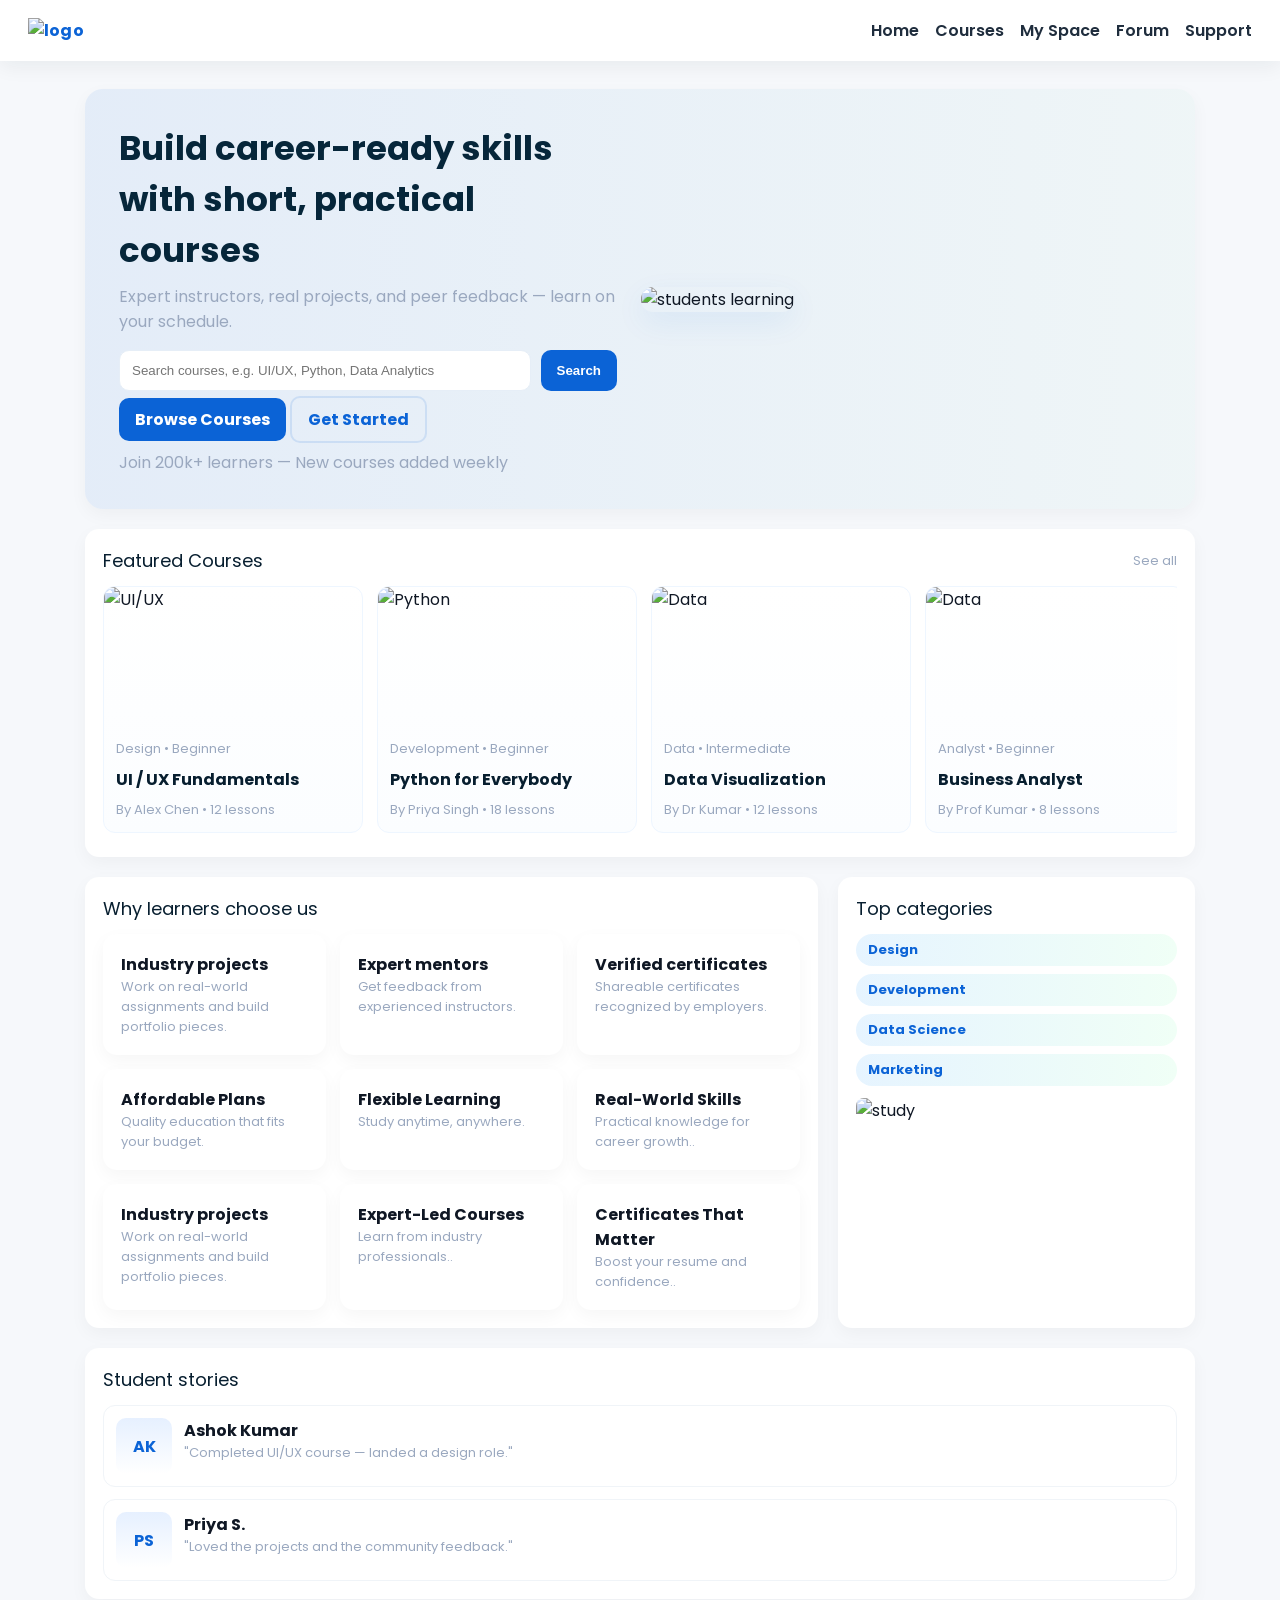
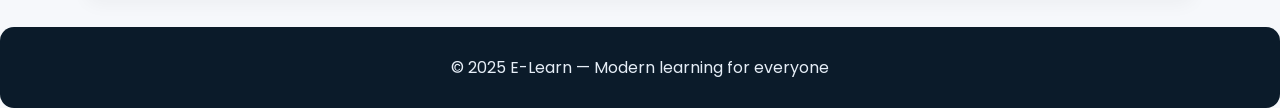
==== index.html @ 7d4ede14 "first commit" ====
<!doctype html>
<html lang="en"><head><meta charset="utf-8"><meta name="viewport" content="width=device-width,initial-scale=1"><title>E-Learn — Home</title><link rel="stylesheet" href="style.css"></head><body>
<header class="header"><div class="brand"><img src="images/logo.png" alt="logo" width="200" height="90"/></div><nav><a href="index.html">Home</a><a href="courses.html">Courses</a><a href="dashboard.html">My Space</a><a href="forum.html">Forum</a><a href="support.html">Support</a></nav></header>
<main class="container"><div class="grid">
<section class="card hero">
  <div class="left">
    <h1>Build career-ready skills with short, practical courses</h1>
    <p>Expert instructors, real projects, and peer feedback — learn on your schedule.</p>
    <div class="search">
      <input placeholder="Search courses, e.g. UI/UX, Python, Data Analytics"><button class="btn">Search</button>
    </div>
    <div style="margin-top:16px"><a class="btn" href="courses.html">Browse Courses</a> <a class="btn secondary" href="signup.html">Get Started</a></div>
    <div style="margin-top:18px;color:var(--muted)">Join 200k+ learners — New courses added weekly</div>
  </div>
  <div style="width:520px">
    <img alt="students learning" style="width:100%;border-radius:12px;box-shadow:0 10px 30px rgba(11,99,214,0.08)" src="https://images.pexels.com/photos/1205651/pexels-photo-1205651.jpeg">
  </div>
</section>

<section class="card maincol1">
  <div class="section-title"><span>Featured Courses</span><a href="courses.html" class="small">See all</a></div>
  <div class="featured">
    <div class="course-card"><img src="https://images.pexels.com/photos/270366/pexels-photo-270366.jpeg" alt="UI/UX"><div class="course-body"><div class="meta">Design • Beginner</div><div class="course-title">UI / UX Fundamentals</div><div class="small">By Alex Chen • 12 lessons</div></div></div>
    <div class="course-card"><img src="https://images.pexels.com/photos/11035474/pexels-photo-11035474.jpeg" alt="Python"><div class="course-body"><div class="meta">Development • Beginner</div><div class="course-title">Python for Everybody</div><div class="small">By Priya Singh • 18 lessons</div></div></div>
    <div class="course-card"><img src="https://images.pexels.com/photos/265087/pexels-photo-265087.jpeg" alt="Data"><div class="course-body"><div class="meta">Data • Intermediate</div><div class="course-title">Data Visualization</div><div class="small">By Dr Kumar • 12 lessons</div></div></div>
	<div class="course-card"><img src="images/ba.png" alt="Data"><div class="course-body"><div class="meta">Analyst • Beginner</div><div class="course-title">Business Analyst</div><div class="small">By Prof Kumar • 8 lessons</div></div></div>
  </div>
</section>

<section class="card maincol">
  <div class="section-title"><span>Why learners choose us</span></div>
  <div style="display:flex;gap:14px;flex-wrap:wrap">
    <div class="card" style="flex:1;min-width:220px"><strong>Industry projects</strong><div class="small">Work on real-world assignments and build portfolio pieces.</div></div>
    <div class="card" style="flex:1;min-width:220px"><strong>Expert mentors</strong><div class="small">Get feedback from experienced instructors.</div></div>
    <div class="card" style="flex:1;min-width:220px"><strong>Verified certificates</strong><div class="small">Shareable certificates recognized by employers.</div></div>
	<div class="card" style="flex:1;min-width:220px"><strong>Affordable Plans</strong><div class="small">Quality education that fits your budget.</div></div>
    <div class="card" style="flex:1;min-width:220px"><strong>Flexible Learning</strong><div class="small">Study anytime, anywhere.</div></div>
    <div class="card" style="flex:1;min-width:220px"><strong>Real-World Skills</strong><div class="small">Practical knowledge for career growth..</div></div>
	<div class="card" style="flex:1;min-width:220px"><strong>Industry projects</strong><div class="small">Work on real-world assignments and build portfolio pieces.</div></div>
    <div class="card" style="flex:1;min-width:220px"><strong>Expert-Led Courses</strong><div class="small">Learn from industry professionals..</div></div>
    <div class="card" style="flex:1;min-width:220px"><strong>Certificates That Matter</strong><div class="small">Boost your resume and confidence..</div></div>
  </div>
</section>

<aside class="card sidebar">
  <div class="section-title"><span>Top categories</span></div>
  <div style="display:flex;gap:8px;flex-direction:column">
    <div class="badge">Design</div><div class="badge">Development</div><div class="badge">Data Science</div><div class="badge">Marketing</div>
  </div>
  <div style="margin-top:12px"><img alt="study" src="https://images.pexels.com/photos/3183131/pexels-photo-3183131.jpeg" style="width:100%;border-radius:8px"></div>
</aside>

<section class="card maincol1">
  <div class="section-title"><span>Student stories</span></div>
  <div style="display:flex;gap:12px;flex-direction:column">
    <div class="list-item"><div class="avatar">AK</div><div><strong>Ashok Kumar</strong><div class="small">"Completed UI/UX course — landed a design role."</div></div></div>
    <div class="list-item"><div class="avatar">PS</div><div><strong>Priya S.</strong><div class="small">"Loved the projects and the community feedback."</div></div></div>
  </div>
</section>

</div></main><footer class="footer">© 2025 E-Learn — Modern learning for everyone</footer></body></html>
---- style.css ----
@import url('https://fonts.googleapis.com/css2?family=Poppins:wght@300;400;600;700&display=swap');
:root{
  --bg:#f6f8fb; --card:#fff; --primary:#0b63d6; --accent:#0ca678; --muted:#9aa8bf;
  --radius:14px;
}
*{box-sizing:border-box}
body{font-family:'Poppins',system-ui,Arial,sans-serif;margin:0;background:var(--bg);color:#0f1724}
a{color:var(--primary);text-decoration:none}
.header{background:#fff;padding:18px 28px;display:flex;align-items:center;justify-content:space-between;box-shadow:0 6px 20px rgba(14,30,37,0.06)}
.brand{font-weight:700;color:var(--primary);letter-spacing:0.2px}
.header nav a{margin-left:16px;font-weight:600;color:#1f2d3d}
.container{max-width:1150px;margin:28px auto;padding:0 20px}
.grid{display:grid;grid-template-columns:repeat(12,1fr);gap:20px}
.card{background:var(--card);border-radius:var(--radius);padding:18px;box-shadow:0 6px 18px rgba(15,23,36,0.04)}
.hero{grid-column:1/-1;display:flex;gap:24px;align-items:center;padding:34px;border-radius:18px;background:linear-gradient(90deg,rgba(11,99,214,0.08),rgba(12,166,120,0.03))}
.hero .left{flex:1}
.hero h1{margin:0;font-size:34px;color:#06263a}
.hero p{margin:8px 0 16px;color:var(--muted)}
.btn{background:var(--primary);color:#fff;padding:10px 16px;border-radius:10px;font-weight:700;border:none;cursor:pointer}
.btn.secondary{background:transparent;color:var(--primary);border:2px solid rgba(11,99,214,0.12)}

.search{display:flex;gap:10px;margin-top:12px}
.search input{flex:1;padding:12px;border-radius:10px;border:1px solid #e6eef7}

.featured{display:flex;gap:14px;overflow:auto;padding-bottom:6px}
.course-card{width:260px;min-width:260px;border-radius:12px;overflow:hidden;background:linear-gradient(180deg,#fff,#fbfdff);border:1px solid #eef6ff}
.course-card img{width:100%;height:140px;object-fit:cover;display:block}
.course-body{padding:12px}
.meta{font-size:13px;color:var(--muted);margin-bottom:8px}
.course-title{font-weight:700;margin:0 0 8px;color:#071e2f}
.small{font-size:13px;color:var(--muted)}

.section-title{font-size:18px;margin-bottom:12px;color:#071e2f;display:flex;justify-content:space-between;align-items:center}
.courses-grid{grid-column:1/9;display:grid;grid-template-columns:repeat(auto-fit,minmax(240px,1fr));gap:18px}
.sidebar{grid-column:9/-1}
.maincol1{grid-column:1/13}
.maincol{grid-column:1/9}
.list-item{display:flex;gap:12px;align-items:flex-start;padding:12px;border-radius:12px;border:1px solid #f0f4f8;background:#fff}
.avatar{width:56px;height:56px;border-radius:10px;background:linear-gradient(180deg,#e6f0ff,#ffffff);display:flex;align-items:center;justify-content:center;font-weight:700;color:var(--primary)}

.footer{background:#0b1b2a;color:#e6eef7;padding:28px;border-radius:14px;margin-top:28px;text-align:center}

.form-row{display:flex;gap:12px;flex-wrap:wrap}
.input, textarea, select{padding:12px;border-radius:10px;border:1px solid #e6eef7;width:100%}
.btn-ghost{background:transparent;border:2px solid rgba(11,99,214,0.12);padding:10px 14px;border-radius:10px;color:var(--primary);font-weight:700}

.badge{background:linear-gradient(90deg,#e6f4ff,#f0fff6);color:var(--primary);padding:6px 12px;border-radius:999px;font-weight:700;font-size:13px;display:inline-block}

.progress {background:#eef6ff;border-radius:12px;height:14px;overflow:hidden}
.progress > i{display:block;height:100%;background:linear-gradient(90deg,var(--primary),var(--accent)); width:50%}

.forum-thread{padding:12px;border-radius:12px;border:1px solid #eef6ff;background:#fff;margin-bottom:10px}
.thread-meta{font-size:13px;color:var(--muted)}

.quiz-card{padding:18px;border-radius:12px;background:#fff;border:1px solid #eef6ff}
.certificate{display:flex;gap:12px;align-items:center;padding:12px;border-radius:12px;background:linear-gradient(180deg,#fff,#f8fdff);border:1px solid #e6f3ff}
.kv{font-weight:700;color:#071e2f}

.grid-2{display:grid;grid-template-columns:1fr 320px;gap:20px}

@media(max-width:980px){
  .grid{grid-template-columns:repeat(6,1fr)}
  .sidebar{grid-column:1/-1}
  .maincol{grid-column:1/-1}
  .hero{flex-direction:column;align-items:flex-start}
  .courses-grid{grid-column:1/-1}
  .grid-2{display:block}
}
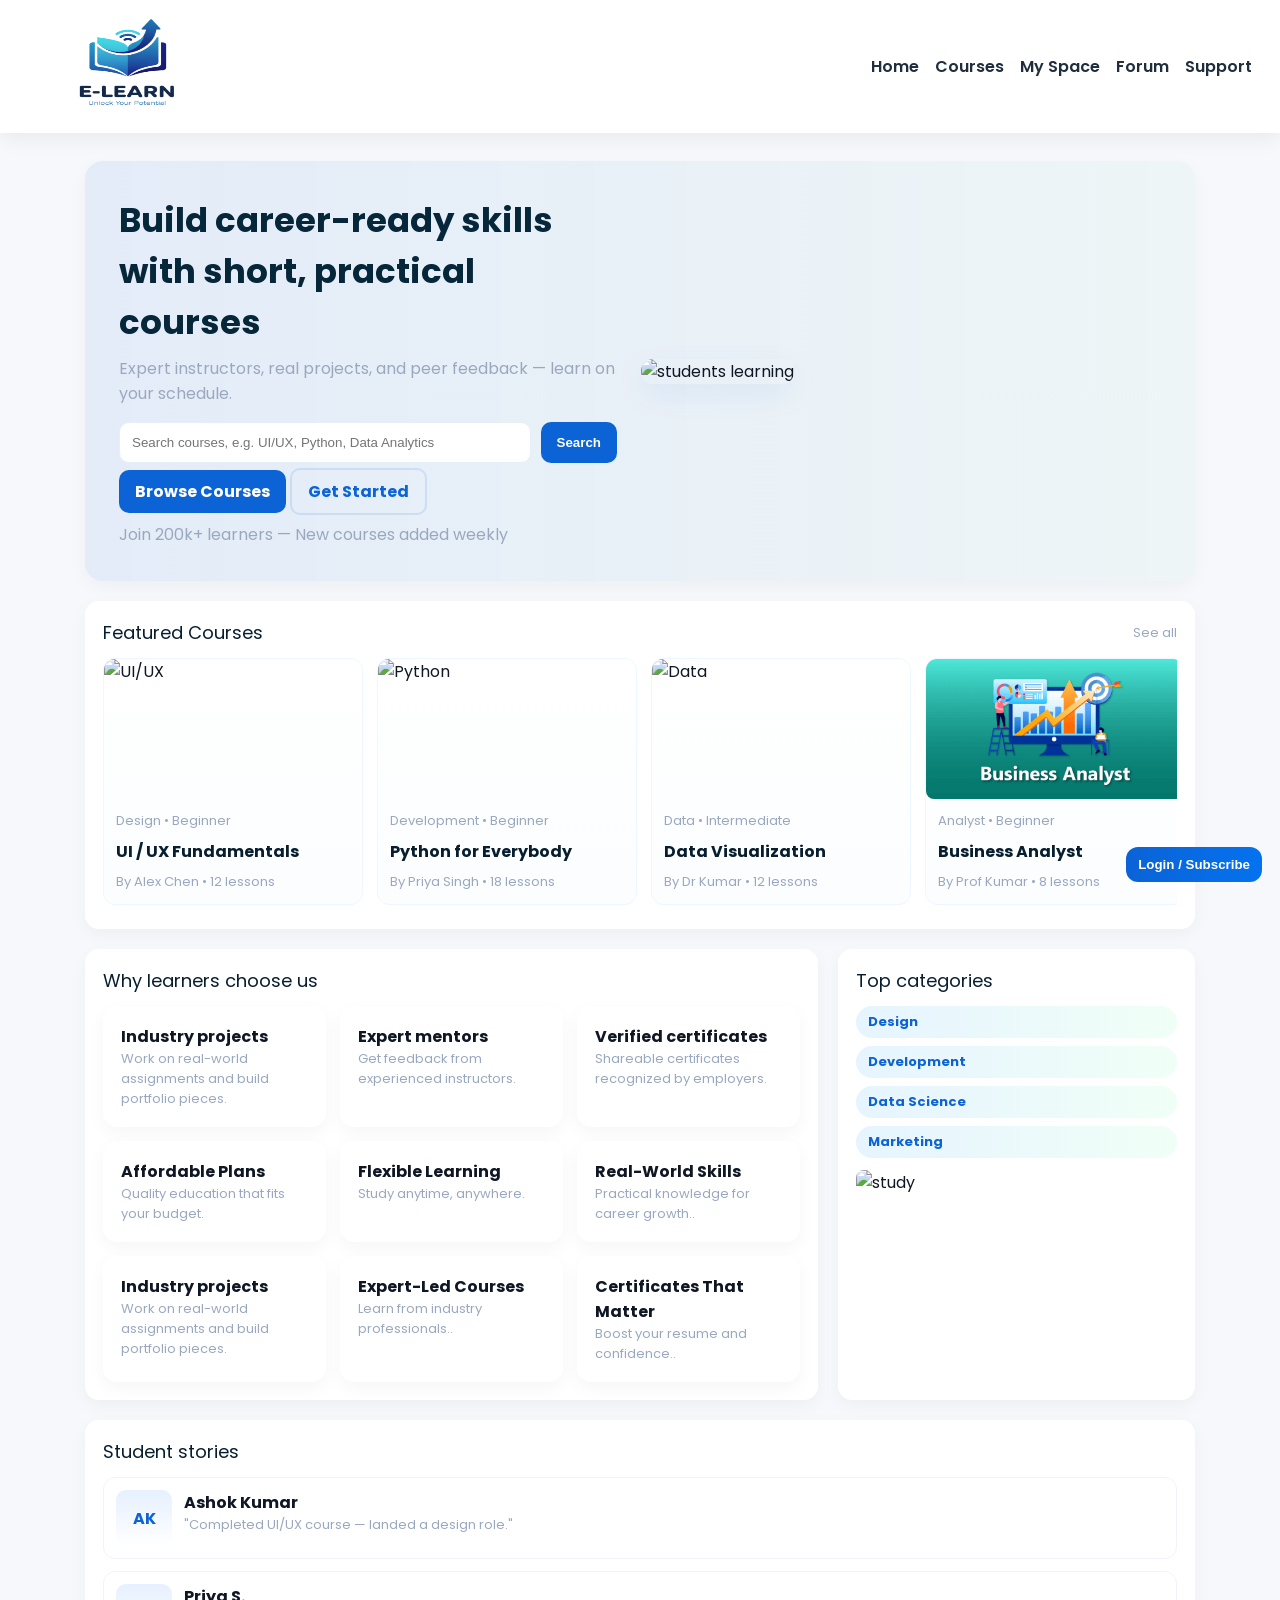
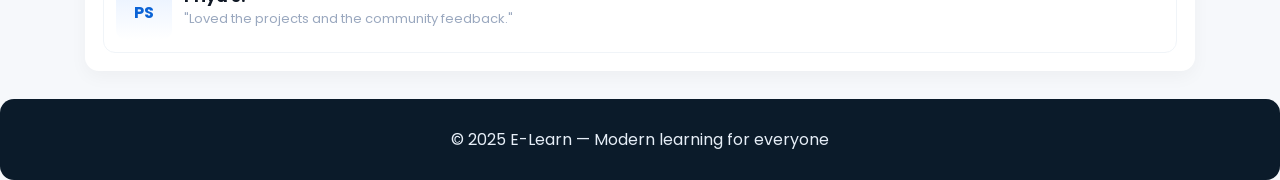
==== commit 7623f4d8: "validations and event listeners" ====
--- a/index.html
+++ b/index.html
@@ -1,61 +1,458 @@
-<!doctype html>
-<html lang="en"><head><meta charset="utf-8"><meta name="viewport" content="width=device-width,initial-scale=1"><title>E-Learn — Home</title><link rel="stylesheet" href="style.css"></head><body>
-<header class="header"><div class="brand"><img src="images/logo.png" alt="logo" width="200" height="90"/></div><nav><a href="index.html">Home</a><a href="courses.html">Courses</a><a href="dashboard.html">My Space</a><a href="forum.html">Forum</a><a href="support.html">Support</a></nav></header>
+<!DOCTYPE html>
+
+<html lang="en">
+<head>
+<meta charset="utf-8"/>
+<meta content="width=device-width,initial-scale=1" name="viewport"/>
+<title>E-Learn — Home</title>
+<link href="style.css" rel="stylesheet"/>
+<!-- Popup modal styles (add to your stylesheet if preferred) -->
+<style>
+    /* Modal backdrop */
+    .el-modal-backdrop {
+      position: fixed;
+      inset: 0;
+      background: rgba(12, 24, 48, 0.45);
+      display: none;
+      align-items: center;
+      justify-content: center;
+      z-index: 9999;
+      padding: 24px;
+    }
+
+    .el-modal {
+      width: 100%;
+      max-width: 760px;
+      background: linear-gradient(180deg, #ffffff 0%, #f7fbff 100%);
+      border-radius: 14px;
+      box-shadow: 0 30px 60px rgba(6, 40, 80, 0.18);
+      display: flex;
+      gap: 18px;
+      overflow: hidden;
+      font-family: system-ui, -apple-system, "Segoe UI", Roboto, "Helvetica Neue", Arial;
+    }
+
+    .el-modal .left {
+      padding: 28px;
+      flex: 1;
+      min-width: 300px;
+    }
+
+    .el-modal .right {
+      padding: 24px;
+      width: 320px;
+      background: linear-gradient(180deg, #0b63d6 0%, #0557b6 100%);
+      color: #fff;
+      display: flex;
+      flex-direction: column;
+      gap: 12px;
+      justify-content: center;
+      align-items: center;
+    }
+
+    .el-modal h3 {
+      margin: 0 0 8px 0;
+      font-size: 20px;
+      color: #073763;
+    }
+
+    .el-modal p.lead {
+      margin: 0 0 16px 0;
+      color: #4a616f;
+      font-size: 14px;
+    }
+
+    .el-formsmall {
+      display: flex;
+      flex-direction: column;
+      gap: 10px;
+      width: 100%;
+    }
+
+    .el-formsmall input[type="email"],
+    .el-formsmall input[type="password"],
+    .el-formsmall input[type="text"] {
+      padding: 10px 12px;
+      border-radius: 8px;
+      border: 1px solid #d6e6fb;
+      font-size: 14px;
+      outline: none;
+    }
+
+    .el-formsmall input:focus {
+      box-shadow: 0 0 0 4px rgba(11,99,214,0.08);
+      border-color: #0b63d6;
+    }
+
+    .el-btn {
+      display: inline-block;
+      padding: 10px 14px;
+      border-radius: 10px;
+      background: linear-gradient(90deg,#0b63d6,#0472ef);
+      color: #fff;
+      border: none;
+      font-weight: 600;
+      cursor: pointer;
+      text-align: center;
+    }
+
+    .el-btn.secondary {
+      background: transparent;
+      color: #0b63d6;
+      border: 1px solid rgba(11,99,214,0.14);
+    }
+
+    .el-small {
+      font-size: 13px;
+      color: #647d8a;
+    }
+
+    .el-error {
+      color: #b12727;
+      font-size: 12px;
+    }
+
+    .el-modal .close-x {
+		position: absolute;
+		right: 392px;
+		/* left: 300px; */
+		/* top: 16px; */
+		background: transparent;
+		border: none;
+		color: white;
+		font-size: 30px;
+		cursor: pointer;
+    }
+
+    .el-right-cta {
+      text-align: center;
+      max-width: 270px;
+    }
+
+    .el-dontshow {
+      display:flex;
+      gap:8px;
+      align-items:center;
+      font-size:13px;
+      margin-top:8px;
+      color:#3a4f63;
+    }
+
+    /* show the modal (toggle by js) */
+    .el-modal-backdrop.show { display:flex; }
+
+    @media (max-width:720px){
+      .el-modal { flex-direction: column; width: 100%; max-width: 420px; }
+      .el-modal .right { width: 100%; padding: 18px; }
+    }
+  </style>
+
+<style>
+/* -----------------------------
+   Hover zoom / lift effects
+   ----------------------------- */
+
+/* Apply transitions to grid cards, nested course-cards and list items */
+.grid .card,
+.featured .course-card,
+.grid .card .card,
+.list-item,
+.sidebar .badge,
+.featured .course-card img {
+  transition: transform 280ms cubic-bezier(.2,.9,.3,1),
+              box-shadow 280ms cubic-bezier(.2,.9,.3,1);
+  will-change: transform;
+  transform-origin: center;
+}
+
+/* Lift + scale effect for container cards and tiles */
+.grid .card:hover,
+.featured .course-card:hover,
+.grid .card .card:hover,
+.list-item:hover,
+.sidebar .badge:hover {
+  transform: translateY(-6px) scale(1.02);
+  box-shadow: 0 18px 40px rgba(6, 40, 80, 0.12);
+  z-index: 2;
+  cursor: pointer;
+}
+
+/* Slight image zoom for course thumbnails (keeps images crisp) */
+.featured .course-card img {
+  display: block;
+  width: 100%;
+  border-radius: 8px;
+  transition: transform 320ms cubic-bezier(.2,.9,.3,1), box-shadow 320ms;
+}
+
+.featured .course-card:hover img {
+  transform: scale(1.06);
+}
+
+/* Add keyboard focus support for accessibility */
+.grid .card:focus-within,
+.featured .course-card:focus-within,
+.grid .card .card:focus-within,
+.list-item:focus-within {
+  outline: none;
+  transform: translateY(-6px) scale(1.02);
+  box-shadow: 0 18px 40px rgba(6, 40, 80, 0.12);
+}
+
+/* Respect users who prefer reduced motion */
+@media (prefers-reduced-motion: reduce) {
+  .grid .card,
+  .featured .course-card,
+  .grid .card .card,
+  .list-item,
+  .sidebar .badge,
+  .featured .course-card img {
+    transition: none !important;
+    transform: none !important;
+    box-shadow: none !important;
+  }
+}
+</style>
+</head>
+<body>
+<header class="header"><div class="brand"><img alt="logo" height="90" src="images/logo.png" width="200"/></div><nav><a href="index.html">Home</a><a href="courses.html">Courses</a><a href="dashboard.html">My Space</a><a href="forum.html">Forum</a><a href="support.html">Support</a></nav></header>
 <main class="container"><div class="grid">
 <section class="card hero">
-  <div class="left">
-    <h1>Build career-ready skills with short, practical courses</h1>
-    <p>Expert instructors, real projects, and peer feedback — learn on your schedule.</p>
-    <div class="search">
-      <input placeholder="Search courses, e.g. UI/UX, Python, Data Analytics"><button class="btn">Search</button>
-    </div>
-    <div style="margin-top:16px"><a class="btn" href="courses.html">Browse Courses</a> <a class="btn secondary" href="signup.html">Get Started</a></div>
-    <div style="margin-top:18px;color:var(--muted)">Join 200k+ learners — New courses added weekly</div>
-  </div>
-  <div style="width:520px">
-    <img alt="students learning" style="width:100%;border-radius:12px;box-shadow:0 10px 30px rgba(11,99,214,0.08)" src="https://images.pexels.com/photos/1205651/pexels-photo-1205651.jpeg">
-  </div>
+<div class="left">
+<h1>Build career-ready skills with short, practical courses</h1>
+<p>Expert instructors, real projects, and peer feedback — learn on your schedule.</p>
+<div class="search">
+<input placeholder="Search courses, e.g. UI/UX, Python, Data Analytics"/><button class="btn">Search</button>
+</div>
+<div style="margin-top:16px"><a class="btn" href="courses.html">Browse Courses</a> <a class="btn secondary" href="signup.html">Get Started</a></div>
+<div style="margin-top:18px;color:var(--muted)">Join 200k+ learners — New courses added weekly</div>
+</div>
+<div style="width:520px">
+<img alt="students learning" src="https://images.pexels.com/photos/1205651/pexels-photo-1205651.jpeg" style="width:100%;border-radius:12px;box-shadow:0 10px 30px rgba(11,99,214,0.08)"/>
+</div>
 </section>
-
+<!-- rest of your original content preserved (featured courses, why choose us, etc.) -->
 <section class="card maincol1">
-  <div class="section-title"><span>Featured Courses</span><a href="courses.html" class="small">See all</a></div>
-  <div class="featured">
-    <div class="course-card"><img src="https://images.pexels.com/photos/270366/pexels-photo-270366.jpeg" alt="UI/UX"><div class="course-body"><div class="meta">Design • Beginner</div><div class="course-title">UI / UX Fundamentals</div><div class="small">By Alex Chen • 12 lessons</div></div></div>
-    <div class="course-card"><img src="https://images.pexels.com/photos/11035474/pexels-photo-11035474.jpeg" alt="Python"><div class="course-body"><div class="meta">Development • Beginner</div><div class="course-title">Python for Everybody</div><div class="small">By Priya Singh • 18 lessons</div></div></div>
-    <div class="course-card"><img src="https://images.pexels.com/photos/265087/pexels-photo-265087.jpeg" alt="Data"><div class="course-body"><div class="meta">Data • Intermediate</div><div class="course-title">Data Visualization</div><div class="small">By Dr Kumar • 12 lessons</div></div></div>
-	<div class="course-card"><img src="images/ba.png" alt="Data"><div class="course-body"><div class="meta">Analyst • Beginner</div><div class="course-title">Business Analyst</div><div class="small">By Prof Kumar • 8 lessons</div></div></div>
-  </div>
+<div class="section-title"><span>Featured Courses</span><a class="small" href="courses.html">See all</a></div>
+<div class="featured">
+<div class="course-card"><img alt="UI/UX" src="https://images.pexels.com/photos/270366/pexels-photo-270366.jpeg"/><div class="course-body"><div class="meta">Design • Beginner</div><div class="course-title">UI / UX Fundamentals</div><div class="small">By Alex Chen • 12 lessons</div></div></div>
+<div class="course-card"><img alt="Python" src="https://images.pexels.com/photos/11035474/pexels-photo-11035474.jpeg"/><div class="course-body"><div class="meta">Development • Beginner</div><div class="course-title">Python for Everybody</div><div class="small">By Priya Singh • 18 lessons</div></div></div>
+<div class="course-card"><img alt="Data" src="https://images.pexels.com/photos/265087/pexels-photo-265087.jpeg"/><div class="course-body"><div class="meta">Data • Intermediate</div><div class="course-title">Data Visualization</div><div class="small">By Dr Kumar • 12 lessons</div></div></div>
+<div class="course-card"><img alt="Data" src="images/ba.png"/><div class="course-body"><div class="meta">Analyst • Beginner</div><div class="course-title">Business Analyst</div><div class="small">By Prof Kumar • 8 lessons</div></div></div>
+</div>
 </section>
-
 <section class="card maincol">
-  <div class="section-title"><span>Why learners choose us</span></div>
-  <div style="display:flex;gap:14px;flex-wrap:wrap">
-    <div class="card" style="flex:1;min-width:220px"><strong>Industry projects</strong><div class="small">Work on real-world assignments and build portfolio pieces.</div></div>
-    <div class="card" style="flex:1;min-width:220px"><strong>Expert mentors</strong><div class="small">Get feedback from experienced instructors.</div></div>
-    <div class="card" style="flex:1;min-width:220px"><strong>Verified certificates</strong><div class="small">Shareable certificates recognized by employers.</div></div>
-	<div class="card" style="flex:1;min-width:220px"><strong>Affordable Plans</strong><div class="small">Quality education that fits your budget.</div></div>
-    <div class="card" style="flex:1;min-width:220px"><strong>Flexible Learning</strong><div class="small">Study anytime, anywhere.</div></div>
-    <div class="card" style="flex:1;min-width:220px"><strong>Real-World Skills</strong><div class="small">Practical knowledge for career growth..</div></div>
-	<div class="card" style="flex:1;min-width:220px"><strong>Industry projects</strong><div class="small">Work on real-world assignments and build portfolio pieces.</div></div>
-    <div class="card" style="flex:1;min-width:220px"><strong>Expert-Led Courses</strong><div class="small">Learn from industry professionals..</div></div>
-    <div class="card" style="flex:1;min-width:220px"><strong>Certificates That Matter</strong><div class="small">Boost your resume and confidence..</div></div>
-  </div>
+<div class="section-title"><span>Why learners choose us</span></div>
+<div style="display:flex;gap:14px;flex-wrap:wrap">
+<div class="card" style="flex:1;min-width:220px"><strong>Industry projects</strong><div class="small">Work on real-world assignments and build portfolio pieces.</div></div>
+<div class="card" style="flex:1;min-width:220px"><strong>Expert mentors</strong><div class="small">Get feedback from experienced instructors.</div></div>
+<div class="card" style="flex:1;min-width:220px"><strong>Verified certificates</strong><div class="small">Shareable certificates recognized by employers.</div></div>
+<div class="card" style="flex:1;min-width:220px"><strong>Affordable Plans</strong><div class="small">Quality education that fits your budget.</div></div>
+<div class="card" style="flex:1;min-width:220px"><strong>Flexible Learning</strong><div class="small">Study anytime, anywhere.</div></div>
+<div class="card" style="flex:1;min-width:220px"><strong>Real-World Skills</strong><div class="small">Practical knowledge for career growth..</div></div>
+<div class="card" style="flex:1;min-width:220px"><strong>Industry projects</strong><div class="small">Work on real-world assignments and build portfolio pieces.</div></div>
+<div class="card" style="flex:1;min-width:220px"><strong>Expert-Led Courses</strong><div class="small">Learn from industry professionals..</div></div>
+<div class="card" style="flex:1;min-width:220px"><strong>Certificates That Matter</strong><div class="small">Boost your resume and confidence..</div></div>
+</div>
 </section>
-
 <aside class="card sidebar">
-  <div class="section-title"><span>Top categories</span></div>
-  <div style="display:flex;gap:8px;flex-direction:column">
-    <div class="badge">Design</div><div class="badge">Development</div><div class="badge">Data Science</div><div class="badge">Marketing</div>
-  </div>
-  <div style="margin-top:12px"><img alt="study" src="https://images.pexels.com/photos/3183131/pexels-photo-3183131.jpeg" style="width:100%;border-radius:8px"></div>
+<div class="section-title"><span>Top categories</span></div>
+<div style="display:flex;gap:8px;flex-direction:column">
+<div class="badge">Design</div><div class="badge">Development</div><div class="badge">Data Science</div><div class="badge">Marketing</div>
+</div>
+<div style="margin-top:12px"><img alt="study" src="https://images.pexels.com/photos/3183131/pexels-photo-3183131.jpeg" style="width:100%;border-radius:8px"/></div>
 </aside>
-
 <section class="card maincol1">
-  <div class="section-title"><span>Student stories</span></div>
-  <div style="display:flex;gap:12px;flex-direction:column">
-    <div class="list-item"><div class="avatar">AK</div><div><strong>Ashok Kumar</strong><div class="small">"Completed UI/UX course — landed a design role."</div></div></div>
-    <div class="list-item"><div class="avatar">PS</div><div><strong>Priya S.</strong><div class="small">"Loved the projects and the community feedback."</div></div></div>
-  </div>
+<div class="section-title"><span>Student stories</span></div>
+<div style="display:flex;gap:12px;flex-direction:column">
+<div class="list-item"><div class="avatar">AK</div><div><strong>Ashok Kumar</strong><div class="small">"Completed UI/UX course — landed a design role."</div></div></div>
+<div class="list-item"><div class="avatar">PS</div><div><strong>Priya S.</strong><div class="small">"Loved the projects and the community feedback."</div></div></div>
+</div>
 </section>
-
-</div></main><footer class="footer">© 2025 E-Learn — Modern learning for everyone</footer></body></html>+</div></main><footer class="footer">© 2025 E-Learn — Modern learning for everyone</footer>
+<!-- Modal HTML -->
+<div aria-hidden="true" aria-modal="true" class="el-modal-backdrop" id="elModalBackdrop" role="dialog">
+<div class="el-modal" role="document">
+<button aria-label="Close" class="close-x" id="elCloseBtn">×</button>
+<div class="left">
+<h3>Join 200k+ learners</h3>
+<p class="lead">Sign up now and start learning career-ready skills with short, practical courses.</p>
+<!-- Tabs for Login / Subscribe -->
+<div style="display:flex;gap:8px;margin-bottom:8px">
+<button class="el-btn" id="tabLoginBtn" style="padding:8px 10px;font-size:14px">Login</button>
+<button class="el-btn secondary" id="tabSubscribeBtn" style="padding:8px 10px;font-size:14px">Subscribe</button>
+</div>
+<!-- Login form -->
+<form class="el-formsmall" id="elLoginForm" novalidate="">
+<label class="el-small">Email</label>
+<input id="loginEmail" placeholder="you@domain.com" required="" type="email"/>
+<div aria-live="polite" class="el-error" id="loginEmailErr"></div>
+<label class="el-small">Password</label>
+<input id="loginPassword" placeholder="Enter password" required="" type="password"/>
+<div aria-live="polite" class="el-error" id="loginPasswordErr"></div>
+<div style="display:flex;gap:8px;align-items:center;margin-top:6px">
+<button class="el-btn" type="submit">Sign in</button>
+<button class="el-btn secondary" id="forgotPw" type="button">Forgot?</button>
+</div>
+<div class="el-dontshow">
+<input id="dontShowAgain" type="checkbox"/><label for="dontShowAgain">Don't show this again</label>
+</div>
+</form>
+<!-- Subscribe form (hidden by default) -->
+<form class="el-formsmall" id="elSubscribeForm" novalidate="" style="display:none;margin-top:8px">
+<label class="el-small">Email</label>
+<input id="subscribeEmail" placeholder="your@email.com" required="" type="email"/>
+<div aria-live="polite" class="el-error" id="subscribeEmailErr"></div>
+<button class="el-btn" type="submit">Subscribe &amp; Get 10% Off</button>
+<div class="el-small" style="margin-top:6px">We'll send occasional course updates — unsubscribe anytime.</div>
+</form>
+</div>
+<div class="right">
+<div class="el-right-cta">
+<h2 style="margin:0">Welcome back 👋</h2>
+<p style="margin:6px 0 12px 0;opacity:0.95">Learn in-demand skills — flexible, project-based, and mentor-supported.</p>
+<img alt="study" src="https://images.pexels.com/photos/1181396/pexels-photo-1181396.jpeg" style="width:86px;border-radius:8px;box-shadow:0 8px 24px rgba(0,0,0,0.12)"/>
+<div style="margin-top:12px">
+<a class="el-btn secondary" href="signup.html" style="display:inline-block;padding:8px 10px;color:white;">Create account</a>
+</div>
+</div>
+</div>
+</div>
+</div>
+<!-- Script: modal behavior & validation -->
+<script>
+  (function(){
+    const backdrop = document.getElementById('elModalBackdrop');
+    const closeBtn = document.getElementById('elCloseBtn');
+    const tabLogin = document.getElementById('tabLoginBtn');
+    const tabSubscribe = document.getElementById('tabSubscribeBtn');
+    const loginForm = document.getElementById('elLoginForm');
+    const subscribeForm = document.getElementById('elSubscribeForm');
+    const dontShowCb = document.getElementById('dontShowAgain');
+
+    // input elements & error containers
+    const loginEmail = document.getElementById('loginEmail');
+    const loginPassword = document.getElementById('loginPassword');
+    const loginEmailErr = document.getElementById('loginEmailErr');
+    const loginPasswordErr = document.getElementById('loginPasswordErr');
+
+    const subscribeEmail = document.getElementById('subscribeEmail');
+    const subscribeEmailErr = document.getElementById('subscribeEmailErr');
+
+    // helpers
+    function isValidEmail(v){
+      return /^[^\s@]+@[^\s@]+\.[^\s@]+$/.test(v);
+    }
+
+    function showLoginTab(){
+      loginForm.style.display = '';
+      subscribeForm.style.display = 'none';
+    }
+    function showSubscribeTab(){
+      loginForm.style.display = 'none';
+      subscribeForm.style.display = '';
+    }
+
+    // open modal (if user didn't previously opt out)
+    function openModal(){
+      if (localStorage.getItem('el-modal-hide') === '1') return;
+      backdrop.classList.add('show');
+      backdrop.setAttribute('aria-hidden', 'false');
+      // focus first input
+      setTimeout(()=> loginEmail.focus(), 80);
+    }
+
+    // close modal
+    function closeModal(){
+      backdrop.classList.remove('show');
+      backdrop.setAttribute('aria-hidden', 'true');
+      if (dontShowCb.checked) localStorage.setItem('el-modal-hide', '1');
+    }
+
+    // wire buttons
+    closeBtn.addEventListener('click', closeModal);
+    backdrop.addEventListener('click', function(e){
+      if (e.target === backdrop) closeModal(); // click outside modal to close
+    });
+    document.addEventListener('keydown', function(e){
+      if (e.key === 'Escape') closeModal();
+    });
+
+    tabLogin.addEventListener('click', showLoginTab);
+    tabSubscribe.addEventListener('click', showSubscribeTab);
+
+    // login validation & submit handler (demo: prevents default and shows success text)
+    loginForm.addEventListener('submit', function(e){
+      e.preventDefault();
+      loginEmailErr.textContent = '';
+      loginPasswordErr.textContent = '';
+
+      let ok = true;
+      if (!isValidEmail(loginEmail.value.trim())) {
+        loginEmailErr.textContent = 'Please enter a valid email.';
+        ok = false;
+      }
+      if (loginPassword.value.trim().length < 6) {
+        loginPasswordErr.textContent = 'Password must be at least 6 characters.';
+        ok = false;
+      }
+      if (!ok) return;
+
+      // Demo: you would normally send to server here
+      loginEmail.value = '';
+      loginPassword.value = '';
+      alert('Signed in — demo only. Replace with your auth endpoint.');
+      closeModal();
+    });
+
+    // subscribe validation
+    subscribeForm.addEventListener('submit', function(e){
+      e.preventDefault();
+      subscribeEmailErr.textContent = '';
+      if (!isValidEmail(subscribeEmail.value.trim())) {
+        subscribeEmailErr.textContent = 'Please enter a valid email.';
+        return;
+      }
+
+      // Demo: send to your mailing list endpoint
+      alert('Thanks! You are subscribed — demo only. Hook this to your backend.');
+      subscribeEmail.value = '';
+      closeModal();
+    });
+
+    // simple forgot password action
+    document.getElementById('forgotPw').addEventListener('click', function(){
+      const val = loginEmail.value.trim();
+      if (!isValidEmail(val)) {
+        alert('Enter your email address in the email field so we can send reset instructions.');
+        loginEmail.focus();
+        return;
+      }
+      alert('Password reset link sent to ' + val + ' — demo only.');
+    });
+
+    // show modal after a short delay (or immediately if you prefer)
+    window.addEventListener('load', function(){
+      // Show after 2s to avoid interrupting the immediate page load
+      setTimeout(openModal, 2000);
+    });
+
+    // optional trigger: add a small floating button to open modal
+    const floatBtn = document.createElement('button');
+    floatBtn.className = 'el-btn';
+    floatBtn.style.position = 'fixed';
+    floatBtn.style.right = '18px';
+    floatBtn.style.bottom = '18px';
+    floatBtn.style.zIndex = 9998;
+    floatBtn.style.padding = '10px 12px';
+    floatBtn.style.borderRadius = '12px';
+    floatBtn.textContent = 'Login / Subscribe';
+    floatBtn.addEventListener('click', function(){
+      showLoginTab();
+      openModal();
+    });
+    document.body.appendChild(floatBtn);
+  })();
+</script>
+</body>
+</html>
